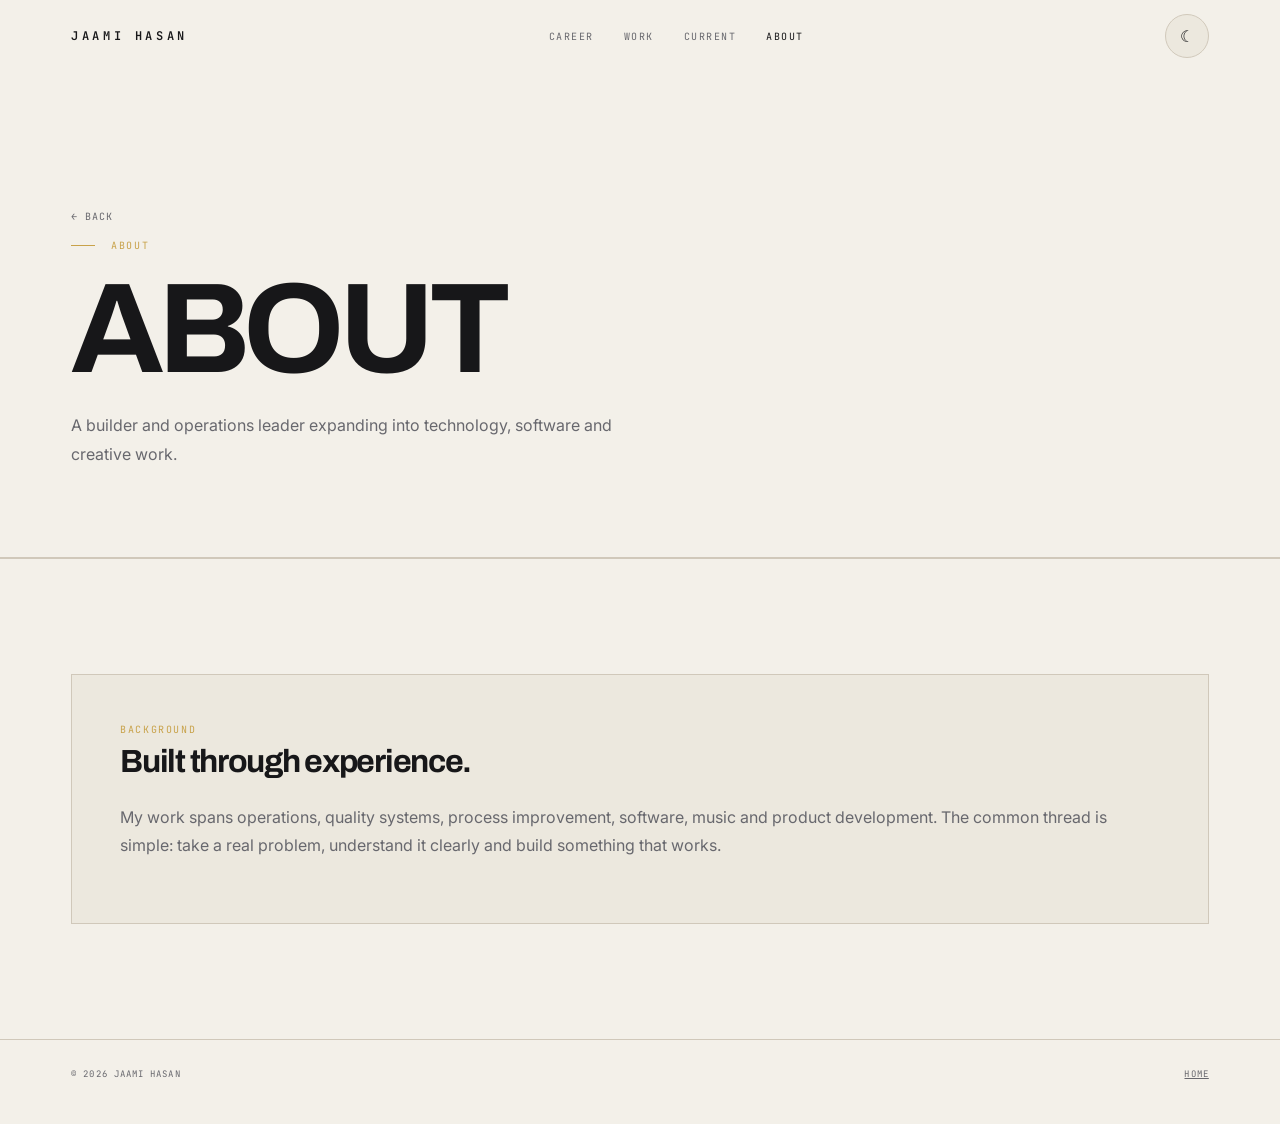
==== about.html @ ee96db87 "Add about page in redesigned visual system" ====
<!DOCTYPE html>
<html lang="en" data-theme="dark">
<head>
  <meta charset="UTF-8">
  <meta name="viewport" content="width=device-width, initial-scale=1.0">
  <title>About | Jaami Hasan</title>
  <link rel="stylesheet" href="assets/css/site.css">
</head>
<body>
  <nav class="site-nav" aria-label="Primary navigation">
    <div class="wrap nav-inner">
      <a class="brand" href="index.html">Jaami Hasan</a>
      <div class="nav-links" id="site-menu">
        <a href="career.html">Career</a>
        <a href="index.html#work">Work</a>
        <a href="index.html#current">Current</a>
        <a href="about.html" aria-current="page">About</a>
      </div>
      <button class="theme-toggle" type="button" data-theme-toggle aria-label="Switch theme">☼</button>
      <button class="nav-toggle" type="button" aria-controls="site-menu" aria-expanded="false" aria-label="Open menu">☰</button>
    </div>
  </nav>
  <main>
    <header class="page-head">
      <div class="wrap reveal">
        <a class="back-link" href="index.html">← Back</a>
        <div class="section-kicker">About</div>
        <h1>About</h1>
        <p>A builder and operations leader expanding into technology, software and creative work.</p>
      </div>
    </header>
    <section class="section">
      <div class="wrap">
        <article class="resume-block reveal">
          <div class="card-kicker">Background</div>
          <h2>Built through experience.</h2>
          <p>My work spans operations, quality systems, process improvement, software, music and product development. The common thread is simple: take a real problem, understand it clearly and build something that works.</p>
        </article>
      </div>
    </section>
  </main>
  <footer class="foot"><div class="wrap foot-inner"><span>© 2026 Jaami Hasan</span><a href="index.html">Home</a></div></footer>
  <script src="assets/js/site.js"></script>
</body>
</html>
---- assets/css/site.css ----
@import url('https://fonts.googleapis.com/css2?family=Archivo:wght@400;500;600;700&family=Inter:wght@300;400;500;600&family=JetBrains+Mono:wght@400;500;600&family=Allura&display=swap');

:root {
  --ink: #0E0E11;
  --ink-2: #16161A;
  --ink-3: #1D1D22;
  --line: #2A2A31;
  --gold: #C8A24A;
  --gold-hi: #E9D9A6;
  --fog: #8C8C96;
  --white: #F4F4F6;
  --rail: 0px;
  --gut: clamp(20px, 4vw, 56px);
  --maxw: 1240px;
  --display: 'Archivo', sans-serif;
  --body: 'Inter', sans-serif;
  --mono: 'JetBrains Mono', monospace;
  --script: 'Allura', cursive;
  --page: var(--ink);
  --surface: var(--ink-2);
  --surface-hover: var(--ink-3);
  --text: var(--white);
  --muted: var(--fog);
  --hairline: var(--line);
}

html[data-theme='light'] {
  --page: #F3F0E9;
  --surface: #ECE8DE;
  --surface-hover: #E4DED2;
  --text: #171719;
  --muted: #68686E;
  --hairline: #D0C8BA;
}

* { box-sizing: border-box; }
html { scroll-behavior: smooth; }
body { margin: 0; background: var(--page); color: var(--text); font-family: var(--body); transition: background-color .25s ease, color .25s ease; }
body.menu-open { overflow: hidden; }
a { color: inherit; }
button, a { -webkit-tap-highlight-color: transparent; }
img { display: block; max-width: 100%; }
img.is-missing { visibility: hidden; }

.wrap { width: min(100%, var(--maxw)); margin: 0 auto; padding-inline: var(--gut); }
.reveal { opacity: 0; transform: translateY(22px); transition: opacity .7s ease, transform .7s ease; }
.reveal.is-visible { opacity: 1; transform: none; }
.reveal[data-delay='1'] { transition-delay: .08s; }
.reveal[data-delay='2'] { transition-delay: .16s; }
.reveal[data-delay='3'] { transition-delay: .24s; }

.site-nav { position: fixed; inset: 0 0 auto 0; z-index: 100; border-bottom: 1px solid transparent; transition: background-color .2s ease, border-color .2s ease, backdrop-filter .2s ease; }
.site-nav.is-stuck { background: color-mix(in srgb, var(--page) 86%, transparent); border-color: var(--hairline); backdrop-filter: blur(18px); -webkit-backdrop-filter: blur(18px); }
.nav-inner { min-height: 72px; display: flex; align-items: center; justify-content: space-between; gap: 28px; }
.brand { font-family: var(--mono); font-size: 12px; letter-spacing: .30em; text-transform: uppercase; text-decoration: none; font-weight: 600; white-space: nowrap; }
.nav-links { display: flex; align-items: center; gap: 30px; }
.nav-links a { font-family: var(--mono); font-size: 10px; letter-spacing: .15em; text-transform: uppercase; text-decoration: none; color: var(--muted); min-height: 44px; display: inline-flex; align-items: center; transition: color .2s ease; }
.nav-links a:hover, .nav-links a[aria-current='page'] { color: var(--text); }
.theme-toggle, .nav-toggle { min-width: 44px; min-height: 44px; border: 1px solid var(--hairline); background: var(--surface); color: var(--text); border-radius: 999px; display: inline-grid; place-items: center; cursor: pointer; font-size: 16px; }
.nav-toggle { display: none; }

.hero { position: relative; min-height: 100svh; display: flex; align-items: flex-end; overflow: hidden; border-bottom: 1px solid var(--hairline); background: var(--ink); }
.hero-media { position: absolute; inset: 0; }
.hero-media img { width: 100%; height: 100%; object-fit: cover; object-position: center 26%; filter: saturate(.88) contrast(1.03) brightness(.70); }
.hero-media::after { content: ''; position: absolute; inset: 0; background: linear-gradient(90deg, rgba(0,0,0,.62) 0%, rgba(0,0,0,.16) 52%, rgba(0,0,0,.30) 100%), linear-gradient(180deg, rgba(0,0,0,.12) 0%, rgba(0,0,0,.08) 54%, rgba(0,0,0,.72) 100%); }
.hero-content { position: relative; z-index: 2; width: 100%; padding-top: 120px; padding-bottom: clamp(56px, 8vw, 100px); }
.hero-signature { font-family: var(--script); color: var(--gold); font-size: clamp(74px, 11vw, 180px); line-height: .72; margin: 0 0 28px; letter-spacing: -.03em; text-shadow: 0 1px 12px rgba(0,0,0,.25); max-width: 860px; font-weight: 400; }
.hero-role { display: flex; flex-wrap: wrap; gap: 12px 18px; font-family: var(--mono); color: var(--white); font-size: clamp(9px, 1vw, 12px); letter-spacing: .24em; text-transform: uppercase; }
.hero-role span:not(:last-child)::after { content: '•'; color: var(--gold); margin-left: 18px; }
.scroll-cue { position: absolute; right: var(--gut); bottom: 46px; z-index: 2; font-family: var(--mono); color: rgba(244,244,246,.70); font-size: 9px; letter-spacing: .18em; text-transform: uppercase; writing-mode: vertical-rl; display: flex; align-items: center; gap: 12px; }
.scroll-cue::after { content: ''; width: 1px; height: 58px; background: var(--gold); }

.section { border-top: 1px solid var(--hairline); padding-block: clamp(78px, 9vw, 132px); }
.section-kicker, .card-kicker, .eyebrow { font-family: var(--mono); color: var(--gold); font-size: 10px; letter-spacing: .16em; text-transform: uppercase; }
.section-kicker { display: flex; align-items: center; gap: 16px; margin-bottom: 24px; }
.section-kicker::before { content: ''; width: 24px; height: 1px; background: var(--gold); }

.career-panel { display: grid; grid-template-columns: 1.05fr .95fr; min-height: 470px; border: 1px solid var(--hairline); background: var(--surface); overflow: hidden; }
.career-copy { padding: clamp(36px, 6vw, 76px); display: flex; flex-direction: column; justify-content: center; }
.career-copy h2, .work-head h2, .project-copy h2, .page-head h1 { font-family: var(--display); letter-spacing: -.05em; text-transform: uppercase; margin: 0; }
.career-copy h2 { font-size: clamp(50px, 7vw, 94px); line-height: .92; max-width: 8ch; }
.career-copy p { max-width: 48ch; color: var(--muted); font-size: clamp(15px, 1.5vw, 18px); line-height: 1.75; margin: 28px 0 34px; }
.career-visual { min-height: 420px; position: relative; overflow: hidden; background: var(--ink); }
.career-visual::before { content: '18+'; position: absolute; right: clamp(24px, 5vw, 64px); bottom: clamp(22px, 5vw, 56px); font-family: var(--display); font-size: clamp(90px, 14vw, 190px); line-height: .75; letter-spacing: -.07em; color: var(--gold); opacity: .92; }
.career-visual::after { content: 'YEARS OF LEADERSHIP'; position: absolute; right: clamp(24px, 5vw, 64px); bottom: clamp(112px, 11vw, 170px); font-family: var(--mono); font-size: 9px; letter-spacing: .2em; color: var(--white); }

.btn { min-height: 48px; width: fit-content; display: inline-flex; align-items: center; justify-content: center; gap: 12px; padding: 0 22px; border: 1px solid var(--gold); color: var(--gold-hi); font-family: var(--mono); font-size: 10px; letter-spacing: .12em; text-transform: uppercase; text-decoration: none; background: transparent; transition: background-color .2s ease, color .2s ease, transform .2s ease; }
.btn:hover { background: var(--gold); color: var(--ink); transform: translateY(-2px); }
.btn-solid { background: var(--gold); color: var(--ink); }

.work-head { display: flex; align-items: end; justify-content: space-between; gap: 30px; margin-bottom: 34px; }
.work-head h2 { font-size: clamp(40px, 5vw, 70px); }
.work-grid { display: grid; grid-template-columns: repeat(4, 1fr); gap: 16px; }
.work-card { min-height: 320px; border: 1px solid var(--hairline); background: var(--surface); text-decoration: none; padding: 28px; display: flex; flex-direction: column; justify-content: space-between; position: relative; overflow: hidden; transition: transform .2s ease, background-color .2s ease, border-color .2s ease; }
.work-card::after { content: ''; position: absolute; width: 180px; height: 180px; right: -70px; bottom: -70px; border: 1px solid var(--gold); border-radius: 50%; opacity: .10; }
.work-card:hover { transform: translateY(-4px); background: var(--surface-hover); border-color: var(--gold); }
.work-card h3 { font-family: var(--display); font-size: clamp(28px, 3vw, 44px); line-height: .98; letter-spacing: -.04em; text-transform: uppercase; margin: 0; }
.work-card p { color: var(--muted); margin: 12px 0 0; font-size: 13px; line-height: 1.6; }
.work-arrow { font-size: 28px; color: var(--gold); align-self: flex-end; }

.project-panel { display: grid; grid-template-columns: .86fr 1.14fr; min-height: 560px; border: 1px solid var(--hairline); background: var(--surface); overflow: hidden; }
.project-copy { padding: clamp(36px, 6vw, 72px); display: flex; flex-direction: column; justify-content: center; }
.project-copy h2 { font-size: clamp(58px, 8vw, 108px); line-height: .85; }
.project-copy p { color: var(--muted); line-height: 1.75; margin: 28px 0 18px; max-width: 42ch; }
.meta-row { display: flex; flex-wrap: wrap; gap: 8px; margin-bottom: 32px; }
.meta-row span { border: 1px solid var(--hairline); padding: 8px 10px; font-family: var(--mono); font-size: 9px; letter-spacing: .1em; text-transform: uppercase; }
.project-actions { display: flex; flex-wrap: wrap; gap: 12px; }
.project-visual { position: relative; min-height: 480px; background: var(--ink); }
.project-visual img { width: 100%; height: 100%; object-fit: cover; }
.project-visual::after { content: ''; position: absolute; inset: 0; box-shadow: inset 80px 0 90px rgba(14,14,17,.55); }

.contact-strip { display: grid; grid-template-columns: 1.35fr repeat(3, 1fr); border: 1px solid var(--hairline); }
.contact-strip > * { min-height: 142px; border-right: 1px solid var(--hairline); }
.contact-strip > *:last-child { border-right: 0; }
.contact-title, .contact-link { padding: 28px; display: flex; align-items: center; }
.contact-title { font-family: var(--display); font-size: clamp(30px, 4vw, 50px); letter-spacing: -.04em; text-transform: uppercase; }
.contact-link { justify-content: center; flex-direction: column; gap: 10px; text-decoration: none; font-family: var(--mono); font-size: 10px; letter-spacing: .12em; text-transform: uppercase; transition: background-color .2s ease; }
.contact-link:hover { background: var(--surface-hover); }
.contact-link strong { color: var(--gold); font-size: 24px; }

.foot { border-top: 1px solid var(--hairline); padding: 28px 0 44px; color: var(--muted); font-family: var(--mono); font-size: 9px; letter-spacing: .12em; text-transform: uppercase; }
.foot-inner { display: flex; align-items: center; justify-content: space-between; gap: 20px; }
.back-link { display: inline-flex; min-height: 44px; align-items: center; color: var(--muted); text-decoration: none; font-family: var(--mono); font-size: 10px; letter-spacing: .1em; text-transform: uppercase; }
.page-head { min-height: 62svh; display: flex; align-items: flex-end; padding: 140px 0 72px; border-bottom: 1px solid var(--hairline); }
.page-head h1 { font-size: clamp(64px, 10vw, 140px); line-height: .84; max-width: 9ch; }
.page-head p { max-width: 58ch; color: var(--muted); line-height: 1.8; margin-top: 28px; }
.resume-grid { display: grid; grid-template-columns: 1fr 1fr; gap: 16px; }
.resume-block { border: 1px solid var(--hairline); background: var(--surface); padding: clamp(28px, 4vw, 48px); }
.resume-block h2 { font-family: var(--display); letter-spacing: -.04em; font-size: 32px; margin: 8px 0 24px; }
.resume-block h3 { margin: 0 0 8px; font-family: var(--display); letter-spacing: -.03em; }
.resume-block p, .resume-block li { color: var(--muted); line-height: 1.75; }
.resume-block ul { padding-left: 18px; }
.simple-list { display: grid; gap: 14px; }
.simple-row { border-top: 1px solid var(--hairline); padding-top: 14px; }
:focus-visible { outline: 2px solid var(--gold-hi); outline-offset: 4px; }

@media (max-width: 900px) {
  .nav-links { position: fixed; inset: 0; background: var(--page); display: none; flex-direction: column; justify-content: center; align-items: stretch; padding: 90px var(--gut) 40px; gap: 0; }
  .nav-links.is-open { display: flex; }
  .nav-links a { font-family: var(--display); font-size: clamp(34px, 10vw, 62px); letter-spacing: -.04em; text-transform: uppercase; min-height: 70px; border-top: 1px solid var(--hairline); }
  .nav-toggle { display: inline-grid; position: relative; z-index: 2; }
  .theme-toggle { margin-left: auto; position: relative; z-index: 2; }
  .career-panel, .project-panel, .resume-grid { grid-template-columns: 1fr; }
  .career-visual { min-height: 320px; order: -1; }
  .work-grid { grid-template-columns: 1fr 1fr; }
  .project-visual { min-height: 380px; order: -1; }
  .project-visual::after { box-shadow: inset 0 -70px 90px rgba(14,14,17,.45); }
  .contact-strip { grid-template-columns: 1fr 1fr; }
  .contact-strip > * { border-bottom: 1px solid var(--hairline); }
  .scroll-cue { display: none; }
}

@media (max-width: 620px) {
  .nav-inner { min-height: 64px; }
  .brand { font-size: 10px; letter-spacing: .22em; }
  .hero { min-height: 88svh; }
  .hero-media img { object-position: 56% 20%; }
  .hero-media::after { background: linear-gradient(180deg, rgba(0,0,0,.18) 0%, rgba(0,0,0,.16) 44%, rgba(0,0,0,.80) 100%); }
  .hero-content { padding-bottom: 44px; }
  .hero-signature { font-size: clamp(66px, 22vw, 110px); max-width: 92%; margin-bottom: 24px; }
  .hero-role { gap: 8px 10px; line-height: 1.7; }
  .hero-role span:not(:last-child)::after { margin-left: 10px; }
  .section { padding-block: 64px; }
  .career-panel, .project-panel, .contact-strip { border-left: 0; border-right: 0; }
  .career-copy, .project-copy { padding: 34px 0 8px; background: var(--page); }
  .career-copy h2 { font-size: clamp(48px, 15vw, 74px); }
  .career-visual { min-height: 240px; }
  .career-visual::before { right: 24px; bottom: 32px; font-size: clamp(90px, 35vw, 150px); }
  .career-visual::after { right: 24px; bottom: 138px; }
  .work-head { margin-bottom: 24px; }
  .work-grid { grid-template-columns: 1fr; gap: 10px; }
  .work-card { min-height: 190px; }
  .project-visual { min-height: 300px; }
  .project-copy h2 { font-size: clamp(62px, 20vw, 86px); }
  .project-actions { flex-direction: column; }
  .project-actions .btn { width: 100%; }
  .contact-strip { grid-template-columns: 1fr; }
  .contact-strip > * { min-height: 96px; border-right: 0; }
  .contact-title { justify-content: center; text-align: center; }
  .contact-link { flex-direction: row; }
  .foot-inner { flex-direction: column; align-items: flex-start; }
  .page-head { min-height: 52svh; padding-top: 120px; }
  .page-head h1 { font-size: clamp(58px, 18vw, 90px); }
  .resume-block { padding: 26px 22px; }
}

@media (prefers-reduced-motion: reduce) {
  html { scroll-behavior: auto; }
  *, *::before, *::after { animation-duration: .01ms !important; animation-iteration-count: 1 !important; transition-duration: .01ms !important; scroll-behavior: auto !important; }
  .reveal { opacity: 1 !important; transform: none !important; }
}
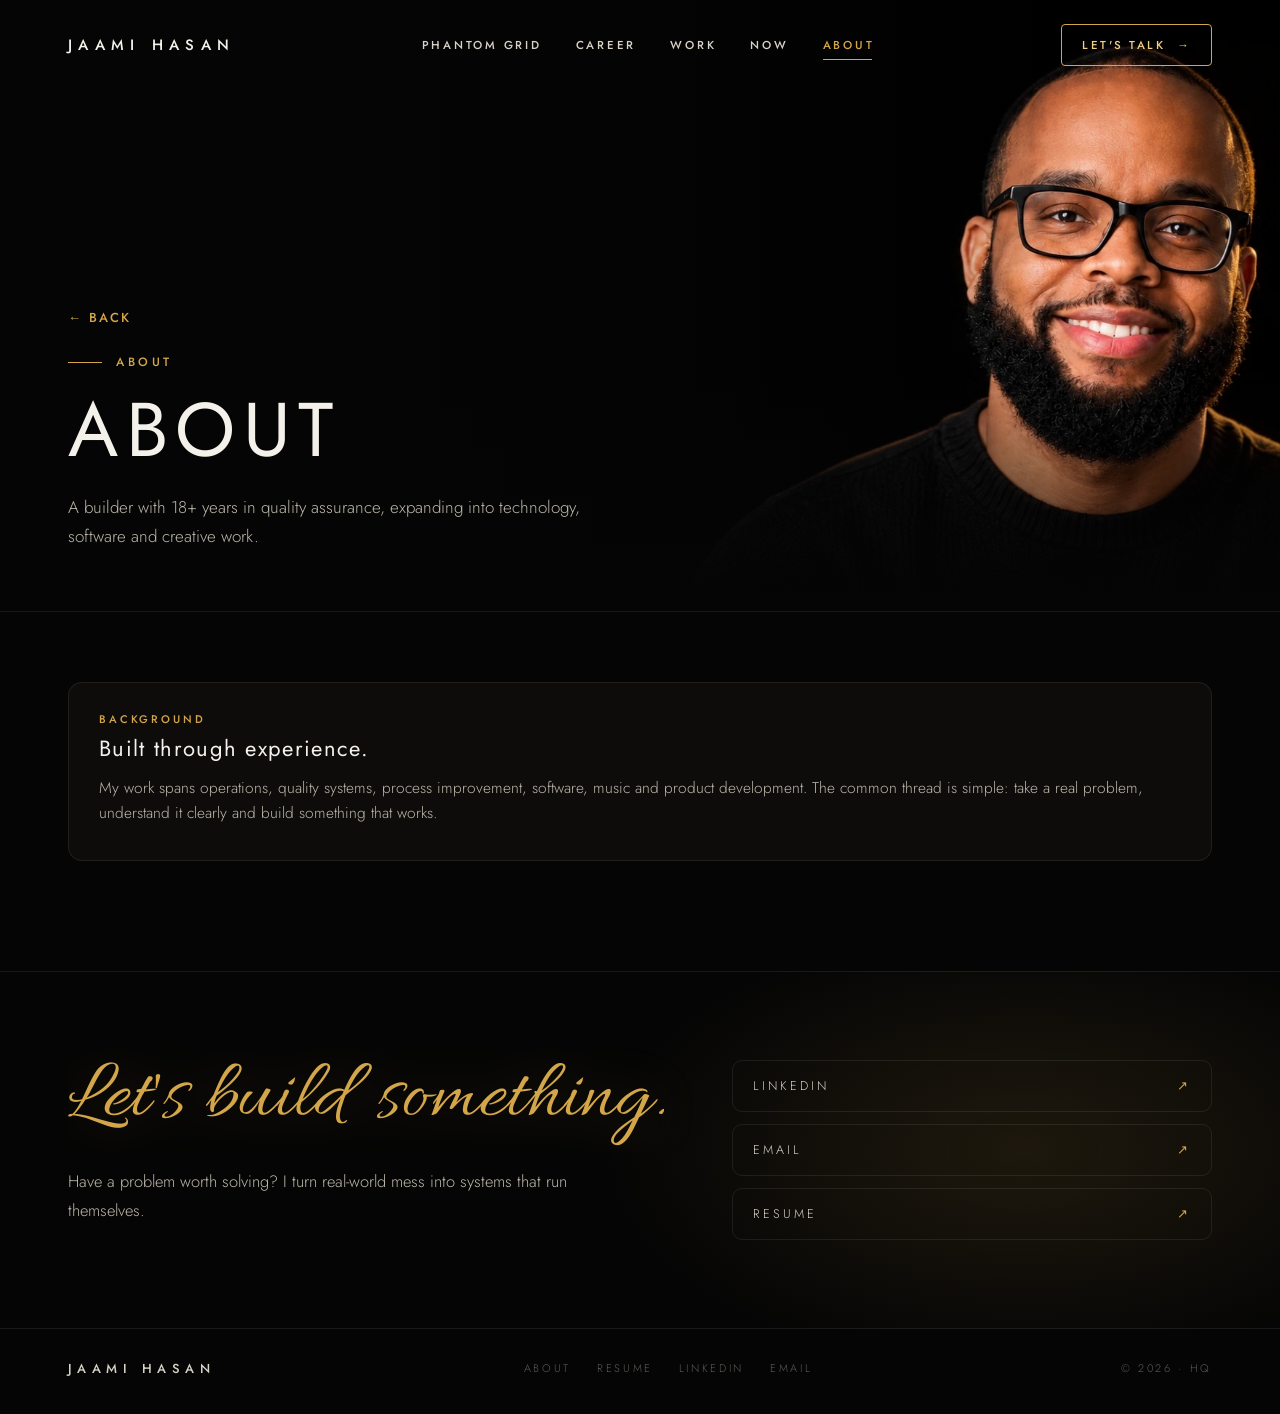
==== commit 05b0da8c: "Inner pages match the home page; remove Trading page, overtime line and Operations leader wording Co" ====
--- a/about.html
+++ b/about.html
@@ -1,32 +1,30 @@
 <!DOCTYPE html>
-<html lang="en" data-theme="dark">
+<html lang="en">
 <head>
   <meta charset="UTF-8">
   <meta name="viewport" content="width=device-width, initial-scale=1.0">
+  
   <title>About | Jaami Hasan</title>
-  <link rel="stylesheet" href="assets/css/site.css">
+  <script>if(!matchMedia('(prefers-reduced-motion: reduce)').matches)document.documentElement.classList.add('js')</script>
+  <link rel="preconnect" href="https://fonts.googleapis.com">
+  <link href="https://fonts.googleapis.com/css2?family=Allura&family=Jost:wght@300;400;500;600&family=Space+Mono:wght@400;700&display=swap" rel="stylesheet">
+  <link rel="stylesheet" href="assets/css/home.css?v=20261104d">
+  <link rel="stylesheet" href="assets/css/inner.css?v=20261104b">
 </head>
 <body>
-  <nav class="site-nav" aria-label="Primary navigation">
-    <div class="wrap nav-inner">
-      <a class="brand" href="index.html">Jaami Hasan</a>
-      <div class="nav-links" id="site-menu">
-        <a href="career.html">Career</a>
-        <a href="index.html#work">Work</a>
-        <a href="index.html#current">Current</a>
-        <a href="about.html" aria-current="page">About</a>
-      </div>
-      <button class="theme-toggle" type="button" data-theme-toggle aria-label="Switch theme">☼</button>
-      <button class="nav-toggle" type="button" aria-controls="site-menu" aria-expanded="false" aria-label="Open menu">☰</button>
-    </div>
-  </nav>
+<nav id="nav"><div class="wrap">
+  <a class="brand" href="index.html">JAAMI HASAN</a>
+  <div class="links"><a href="index.html#phantom">PHANTOM GRID</a><a href="career.html">CAREER</a><a href="index.html#work">WORK</a><a href="index.html#current">NOW</a><a href="about.html" class="on" aria-current="page">ABOUT</a></div>
+  <a class="outline" href="#contact">Let's talk <span>→</span></a>
+</div></nav>
   <main>
     <header class="page-head">
+      <div class="ph-art"><img data-par src="assets/img/jaami-studio.jpg" alt="Jaami Hasan in a black sweater against a black backdrop"></div>
       <div class="wrap reveal">
         <a class="back-link" href="index.html">← Back</a>
         <div class="section-kicker">About</div>
         <h1>About</h1>
-        <p>A builder and operations leader expanding into technology, software and creative work.</p>
+        <p>A builder with 18+ years in quality assurance, expanding into technology, software and creative work.</p>
       </div>
     </header>
     <section class="section">
@@ -39,7 +37,11 @@
       </div>
     </section>
   </main>
-  <footer class="foot"><div class="wrap foot-inner"><span>© 2026 Jaami Hasan</span><a href="index.html">Home</a></div></footer>
-  <script src="assets/js/site.js"></script>
+<div class="contact" id="contact"><div class="wrap">
+  <div><div class="sig" data-in>Let's build something.</div><p class="lead" style="margin-top:14px" data-r>Have a problem worth solving? I turn real-world mess into systems that run themselves.</p></div>
+  <div class="clinks"><a href="https://www.linkedin.com/in/jaamihasan" target="_blank" rel="noopener" data-r>LinkedIn <span>↗</span></a><a href="mailto:jaamihasan89@gmail.com" data-r style="--d:.08s">Email <span>↗</span></a><a href="career.html" data-r style="--d:.16s">Resume <span>↗</span></a></div>
+</div></div>
+<footer><div class="wrap"><div class="brand">JAAMI HASAN</div><div class="fl"><a href="about.html">About</a><a href="career.html">Resume</a><a href="https://www.linkedin.com/in/jaamihasan" target="_blank" rel="noopener">LinkedIn</a><a href="mailto:jaamihasan89@gmail.com">Email</a></div><div>© 2026 · <a href="https://hq.jaamihasan.com" rel="nofollow noopener" title="Business HQ (private)">HQ</a></div></div></footer>
+<script src="assets/js/inner.js?v=20261104b"></script>
 </body>
 </html>
--- a/assets/css/home.css
+++ b/assets/css/home.css
@@ -0,0 +1,313 @@
+:root{--bg:#050505;--card:rgba(255,255,255,.035);--line:rgba(255,255,255,.08);--gline:rgba(212,166,74,.28);--text:#f4f1ea;--muted:#9a968d;--dim:#5f5c56;--gold:#d4a64a;--gold2:#f0cf86;--green:#34d399;--teal:#2dd4bf;--navy:#020617;--acc:var(--gold);--ease:cubic-bezier(.2,.7,.1,1)}
+body[data-zone=grid]{--acc:var(--teal)}
+*{box-sizing:border-box}
+html{scroll-behavior:smooth;scroll-padding-top:70px}
+html,body{margin:0;background:var(--bg);color:var(--text);font-family:"Jost",-apple-system,"Segoe UI",sans-serif;-webkit-font-smoothing:antialiased;font-weight:300}
+body{overflow-x:clip}
+a{color:inherit;text-decoration:none}
+.wrap{max-width:1240px;margin:0 auto;padding:0 48px}
+.caps{text-transform:uppercase;letter-spacing:.32em;font-weight:500}
+.gold{color:var(--gold)}
+
+/* photo frames: the image keeps its shape, so lights placed by % stay on the lamp and windows */
+.pic{position:absolute;inset:0;container-type:size;overflow:hidden;background:#000}
+.frame{--fw:max(100cqw,177.7cqh);position:absolute;width:var(--fw);aspect-ratio:1672/941;left:calc((100cqw - var(--fw))*var(--fx,.55));top:calc((100cqh - var(--fw)*.5628)*.5);will-change:transform;isolation:isolate;background:#000}
+.frame img{display:block;width:100%;height:100%}
+
+/* nav */
+nav{position:fixed;top:0;left:0;right:0;z-index:20;transition:background .4s,backdrop-filter .4s,border-color .4s;border-bottom:1px solid transparent}
+nav.stuck{background:rgba(6,6,7,.72);backdrop-filter:blur(16px);-webkit-backdrop-filter:blur(16px);border-color:var(--line)}
+nav .wrap{display:flex;align-items:center;justify-content:space-between;padding-top:24px;padding-bottom:24px;transition:padding .4s var(--ease)}
+nav.stuck .wrap{padding-top:13px;padding-bottom:13px}
+.brand{font-size:15px;letter-spacing:.42em;font-weight:500}
+.links{display:flex;gap:34px;font-size:11.5px;letter-spacing:.24em;font-weight:500;color:#d8d3c8}
+.links a{position:relative;padding:4px 0;transition:color .3s}
+.links a::after{content:"";position:absolute;left:0;right:.24em;bottom:-3px;height:1px;background:var(--acc);transform:scaleX(0);transform-origin:left;transition:transform .45s var(--ease),background .4s}
+.links a:hover::after,.links a.on::after{transform:scaleX(1)}
+.links a.on{color:var(--acc)}
+.outline,.solid{display:inline-flex;align-items:center;gap:12px;font-size:11.5px;letter-spacing:.22em;border-radius:4px;text-transform:uppercase;position:relative;overflow:hidden;transition:transform .3s var(--ease),border-color .4s,color .4s,box-shadow .3s;will-change:transform}
+.outline{padding:12px 20px;border:1px solid var(--acc);color:var(--gold2);font-weight:500}
+.solid{padding:13px 22px;background:linear-gradient(135deg,#e2b85f,#c9973b);color:#140f06;font-weight:600}
+.solid::after{content:"";position:absolute;top:0;bottom:0;left:-60%;width:40%;background:linear-gradient(100deg,transparent,rgba(255,255,255,.55),transparent);transform:skewX(-18deg);transition:left .7s var(--ease)}
+.solid:hover::after{left:130%}
+.outline span,.solid span{transition:transform .3s var(--ease)}.outline:hover span,.solid:hover span{transform:translateX(4px)}
+.solid:hover{box-shadow:0 10px 30px rgba(212,166,74,.25)}
+
+/* the climbing ladder: this is the page's scroll bar */
+.climb{position:fixed;right:18px;top:50%;height:46vh;width:14px;margin-top:-23vh;z-index:15;pointer-events:none;opacity:0;transition:opacity .5s}
+.climb.on{opacity:1}
+.climb::before{content:"";position:absolute;inset:0;border-left:1px solid var(--acc);border-right:1px solid var(--acc);opacity:.45;background:repeating-linear-gradient(180deg,transparent 0 7px,var(--acc) 7px 8px);transition:border-color .4s}
+.climb svg{position:absolute;left:-2px;width:18px;height:18px;bottom:0;will-change:transform;shape-rendering:crispEdges;filter:drop-shadow(0 0 5px var(--acc))}
+.climb .b{fill:#f4f1ea}.climb .l{fill:var(--acc);transition:fill .4s}
+
+/* hero */
+.hero{position:relative;height:100vh;height:100svh;min-height:640px;overflow:hidden;background:#000}
+.hero .frame{top:calc((100cqh - var(--fw)*.5628)*.32)}
+.hero .light{position:absolute;inset:0;mix-blend-mode:color-dodge;background:radial-gradient(26% 40% at var(--lx,70%) var(--ly,30%),rgba(240,190,110,.46),transparent 70%);pointer-events:none}
+.hero .shade{position:absolute;inset:0;background:#000;opacity:0}
+#dust{position:absolute;inset:0;width:100%;height:100%;pointer-events:none}
+.hero::after{content:"";position:absolute;left:0;right:0;bottom:0;height:220px;background:linear-gradient(transparent,var(--bg));pointer-events:none}
+.hero .inner{position:relative;z-index:2;height:100%;display:flex;flex-direction:column;justify-content:center;will-change:transform}
+.pill{display:inline-flex;align-self:flex-start;align-items:center;gap:10px;margin:0 0 0 6px;padding:7px 13px;border:1px solid rgba(45,212,191,.35);border-radius:999px;font:400 11px/1 "Space Mono",monospace;color:#9ff0e2;background:rgba(2,6,23,.5);transition:border-color .3s,background .3s}
+.pill:hover{border-color:var(--teal);background:rgba(13,148,136,.2)}
+.pill i{width:7px;height:7px;background:var(--teal);box-shadow:0 0 8px var(--teal);animation:blink 2.2s steps(2) infinite}
+.sig{font-weight:400;font-family:"Allura",cursive;font-size:clamp(84px,10.4vw,150px);line-height:1.05;margin:22px 0 0 -8px;padding:.08em .15em .12em 0;letter-spacing:0;color:transparent;background:linear-gradient(100deg,var(--gold) 0 42%,#ffe9b3 50%,var(--gold) 58% 100%) 120% 0/300% 100%;-webkit-background-clip:text;background-clip:text;filter:drop-shadow(0 2px 26px rgba(212,166,74,.2));animation:shine 9s 3.2s var(--ease) infinite}
+.roles{margin:12px 0 0 6px;font-size:13px;letter-spacing:.36em;color:#e7e2d6}
+.roles i{font-style:normal;color:var(--gold);margin:0 12px}
+.intro{max-width:470px;margin:24px 0 0 6px;color:#bdb7aa;font-size:17px;line-height:1.6}
+.cta{display:flex;gap:14px;margin:30px 0 0 6px}
+.scroll{position:absolute;right:58px;bottom:40px;z-index:2;font-size:10.5px;letter-spacing:.3em;color:#bdb7aa;display:flex;flex-direction:column;align-items:center;gap:12px}
+.scroll::after{content:"";width:1px;height:60px;background:linear-gradient(var(--gold),var(--gold)) 0 0/1px 22px no-repeat,rgba(255,255,255,.14);animation:drip 2.4s var(--ease) infinite}
+.js .hero .frame img{animation:rise 2.4s .1s var(--ease) both}
+.js .sig{-webkit-mask:linear-gradient(100deg,#000 46%,transparent 54%) 100% 0/260% 100% no-repeat;mask:linear-gradient(100deg,#000 46%,transparent 54%) 100% 0/260% 100% no-repeat;animation:write 2s .35s cubic-bezier(.5,.1,.2,1) both,shine 9s 3.2s var(--ease) infinite}
+.js .hero .seq{opacity:0;transform:translateY(16px);animation:seq .9s var(--ease) both;animation-delay:var(--d)}
+@keyframes rise{from{opacity:0;transform:scale(1.05)}to{opacity:1;transform:none}}
+@keyframes write{to{-webkit-mask-position:0 0;mask-position:0 0}}
+@keyframes shine{0%{background-position:120% 0}35%,100%{background-position:-20% 0}}
+@keyframes seq{to{opacity:1;transform:none}}
+@keyframes drip{0%{background-position:0 -22px,0 0}100%{background-position:0 60px,0 0}}
+@keyframes blink{50%{opacity:.25}}
+
+/* stats */
+.stats{position:relative;margin:-56px auto 0;z-index:3}
+.stats .grid{display:grid;grid-template-columns:repeat(4,1fr);background:rgba(16,15,13,.82);backdrop-filter:blur(20px);-webkit-backdrop-filter:blur(20px);border:1px solid var(--gline);border-radius:14px;overflow:hidden;position:relative}
+.stats .grid::after{content:"";position:absolute;left:0;right:0;top:-1px;height:1px;background:linear-gradient(90deg,transparent,var(--gold2),transparent);transform:translateX(-100%);transition:transform 1.8s .2s var(--ease)}
+.stats .grid.in::after{transform:translateX(100%)}
+.stat{padding:22px 26px;border-left:1px solid var(--line)}.stat:first-child{border-left:0}
+.stat b{display:block;font-size:34px;font-weight:400;letter-spacing:-.02em;font-variant-numeric:tabular-nums}.stat b em{font-style:normal;color:var(--gold)}.stat b i{font-style:normal}
+.stat span{font-size:11px;letter-spacing:.24em;color:var(--muted);text-transform:uppercase}
+
+/* shared section pieces */
+section{padding:110px 0 0}
+.num{display:flex;align-items:center;gap:14px;font-size:12px;letter-spacing:.3em;color:var(--gold);font-weight:500;margin-bottom:18px}
+.num::before{content:"";width:34px;height:1px;background:currentColor;transform-origin:left}
+.num b{color:#d8d3c8;font-weight:500;margin-left:14px}
+h2{margin:0;font-size:clamp(30px,3.6vw,46px);letter-spacing:.14em;font-weight:400;line-height:1.08;text-transform:uppercase}
+.lead{color:#bdb7aa;font-size:16.5px;line-height:1.7;max-width:520px;margin:20px 0 28px}
+.card{background:var(--card);border:1px solid var(--line);border-radius:16px;position:relative;overflow:hidden}
+.chips{display:flex;flex-wrap:wrap;gap:8px}.chip{font-size:11.5px;letter-spacing:.14em;text-transform:uppercase;padding:7px 12px;border:1px solid var(--line);border-radius:999px;color:#d8d3c8}
+.live{display:inline-flex;align-items:center;gap:7px;font-size:11px;letter-spacing:.18em;text-transform:uppercase;color:var(--green);position:relative;margin-top:8px}
+.live::before{content:"";width:7px;height:7px;border-radius:50%;background:var(--green);animation:ping 2.6s infinite}
+@keyframes ping{0%{box-shadow:0 0 0 0 rgba(52,211,153,.5)}80%,100%{box-shadow:0 0 0 8px rgba(52,211,153,0)}}
+/* scroll reveals */
+.js [data-r]{opacity:0;transform:translateY(26px);transition:opacity .9s var(--ease),transform .9s var(--ease);transition-delay:var(--d,0s)}
+.js [data-r].in{opacity:1;transform:none}
+.js .mask{display:block;overflow:hidden;padding-bottom:.08em;margin-bottom:-.08em}
+.js .mask>span{display:block;transform:translateY(112%);transition:transform 1.1s var(--ease);transition-delay:var(--d,0s)}
+.js .in .mask>span,.js .mask.in>span{transform:none}
+.js .num::before{transform:scaleX(0);transition:transform .9s .1s var(--ease)}
+.js .num.in::before{transform:none}
+
+/* phantom grid */
+.pg{height:560vh;position:relative;margin-top:110px}
+.pgstick{position:sticky;top:0;height:100vh;height:100svh;overflow:hidden}
+.pgbox{position:absolute;inset:0;background:var(--navy);clip-path:inset(calc(var(--c,1)*20%) calc(var(--c,1)*24%) round calc(var(--c,1)*22px));will-change:clip-path}
+.plane{position:absolute;left:-50%;right:-50%;bottom:-8%;height:60%;transform:perspective(420px) rotateX(64deg);transform-origin:50% 100%;background:linear-gradient(rgba(45,212,191,.2) 1px,transparent 1px) 0 var(--gy,0)/70px 70px,linear-gradient(90deg,rgba(45,212,191,.2) 1px,transparent 1px) 0 0/70px 70px;-webkit-mask:linear-gradient(transparent,#000 70%);mask:linear-gradient(transparent,#000 70%)}
+.pgbox::before{content:"";position:absolute;inset:0;background:radial-gradient(760px 520px at 70% 46%,rgba(45,212,191,.14),transparent 70%)}
+.sparks i{position:absolute;width:5px;height:5px;background:var(--teal);opacity:.75;will-change:transform}.sparks i:nth-child(3n){background:#7c3aed}
+.pgin{position:relative;height:100%;max-width:1240px;margin:0 auto;padding:0 48px;display:grid;grid-template-columns:minmax(0,.82fr) minmax(0,1.18fr);gap:56px;align-items:center;font-family:"Space Mono",monospace}
+.pgl{position:relative;min-width:0;opacity:var(--o,0);transform:translateY(calc((1 - var(--o,0))*20px))}
+.pgl .num{color:var(--teal);font-family:"Jost";margin-bottom:14px}
+.pgt{font-size:clamp(34px,4.5vw,62px);font-weight:700;line-height:1.02;letter-spacing:.04em;color:#ffe066;margin:0;text-shadow:0 0 28px rgba(255,224,102,.22)}
+.beats{position:relative;height:230px;margin-top:28px}
+.beat{position:absolute;inset:0;opacity:0;transform:translateY(16px);transition:opacity .45s,transform .45s var(--ease);pointer-events:none}
+.beat.on{opacity:1;transform:none;pointer-events:auto}
+.beat b{display:block;font-size:clamp(26px,3vw,40px);line-height:1.08;color:var(--teal);font-weight:700}
+.beat b.big{font-size:clamp(58px,7.4vw,104px);line-height:.95}
+.beat p{margin:12px 0 0;max-width:400px;color:#a9b4c4;font-size:14px;line-height:1.65}
+.beat .cta{margin:20px 0 0;flex-wrap:wrap;font-family:"Jost"}
+.beat .solid{background:linear-gradient(135deg,#5eead4,#14b8a6);color:#02241f}
+.beat .outline{border-color:var(--teal);color:#9ff0e2}
+.hint{display:inline-flex;gap:9px;align-items:center;margin-top:18px;color:#64748b;font-size:11px;letter-spacing:.14em}.hint::after{content:"↓";color:var(--teal);animation:bob 1.5s ease-in-out infinite}
+@keyframes bob{50%{transform:translateY(4px)}}
+.bar{height:3px;background:#101a2c;margin-top:16px;max-width:320px}.bar i{display:block;height:100%;background:var(--teal);box-shadow:0 0 10px var(--teal);width:calc(var(--g,0)*100%)}
+.panel{position:relative;min-width:0;border:1.5px solid var(--teal);border-radius:18px;overflow:hidden;background:#000;box-shadow:0 0 0 1px rgba(45,212,191,.12),0 0 70px rgba(45,212,191,.22);opacity:var(--o,0);transform:scale(calc(.94 + var(--o,0)*.06))}
+.hud{display:grid;grid-template-columns:repeat(5,1fr);padding:13px 18px;font-size:10px;letter-spacing:.06em;color:#8d8660;text-transform:uppercase}
+.hud b{display:block;margin-top:3px;color:#ffe9a8;font-size:15px;font-weight:400;letter-spacing:.02em}
+#game{display:block;width:100%;aspect-ratio:616/392;background:var(--navy);image-rendering:pixelated}
+.clear{position:absolute;inset:0;display:grid;place-items:center;font-size:clamp(22px,3.4vw,44px);font-weight:700;letter-spacing:.14em;color:#ffe066;background:rgba(2,6,23,.55);opacity:0;transition:opacity .35s;pointer-events:none;text-shadow:0 0 22px rgba(255,224,102,.5)}
+.clear.on{opacity:1}
+
+/* career scene */
+.career{height:320vh;position:relative}
+.cstick{position:sticky;top:0;height:100vh;height:100svh;overflow:hidden}
+.career .frame{--fx:1;transform-origin:74% 34%}
+.career .pic::after{content:"";position:absolute;inset:0;background:linear-gradient(90deg,#050505 0 22%,rgba(5,5,5,.8) 40%,transparent 62%),linear-gradient(transparent 76%,#050505),linear-gradient(#050505,transparent 16%)}
+.lamp{position:absolute;left:93.6%;top:17%;width:34%;aspect-ratio:1;translate:-50% -50%;background:radial-gradient(closest-side,rgba(255,180,90,.3),transparent);mix-blend-mode:screen;animation:lamp 6s ease-in-out infinite}
+@keyframes lamp{0%,100%{opacity:.5}42%{opacity:1}47%{opacity:.75}55%{opacity:.95}}
+.tw{position:absolute;width:1.1%;aspect-ratio:1;translate:-50% -50%;border-radius:50%;background:radial-gradient(closest-side,#ffe0a0,transparent);mix-blend-mode:screen;animation:tw 4s ease-in-out infinite;animation-delay:var(--d)}
+@keyframes tw{0%,100%{opacity:.08}50%{opacity:.95}}
+.cin{position:relative;height:100%;display:flex;flex-direction:column;justify-content:center;max-width:1240px}
+.cin .lead{max-width:430px;margin:16px 0 22px;font-size:15.5px}
+.tl{position:relative;margin:0;padding:0 0 0 26px;max-width:440px;list-style:none}
+.tl::before,.tl::after{content:"";position:absolute;left:3px;top:10px;bottom:30px;width:1px;background:var(--line)}
+.tl::after{background:linear-gradient(var(--gold),var(--gold2));box-shadow:0 0 8px rgba(240,207,134,.5);transform:scaleY(var(--t,0));transform-origin:top}
+.tl li{position:relative;padding:0 0 19px;opacity:.28;transform:translateX(-8px);transition:opacity .5s,transform .6s var(--ease)}
+.tl li::before{content:"";position:absolute;left:-26px;top:7px;width:7px;height:7px;border-radius:50%;background:#2c2a26;transition:background .4s,box-shadow .4s}
+.tl li.on{opacity:1;transform:none}.tl li.on::before{background:var(--gold2);box-shadow:0 0 0 4px rgba(212,166,74,.16),0 0 12px var(--gold)}
+.tl em{display:block;font-style:normal;color:var(--gold);font-size:11.5px;letter-spacing:.18em}
+.clink{align-self:flex-start;margin-top:4px;font-size:11.5px;letter-spacing:.22em;text-transform:uppercase;font-weight:500;color:var(--gold2)}.clink span{display:inline-block;transition:transform .3s var(--ease)}.clink:hover span{transform:translateX(5px)}
+.tl b{display:block;font-weight:500;font-size:17px;margin-top:2px}.tl span{color:var(--muted);font-size:13.5px}
+
+/* big moving words */
+.mq{overflow:hidden;padding:30px 0 0;margin-top:40px;white-space:nowrap;user-select:none}
+.mq div{display:inline-block;font-size:clamp(58px,10vw,150px);font-weight:500;letter-spacing:.06em;text-transform:uppercase;color:transparent;-webkit-text-stroke:1px rgba(212,166,74,.34);will-change:transform;line-height:1.1}
+.mq div u{text-decoration:none;color:var(--gold);-webkit-text-stroke:0;font-size:.4em;vertical-align:.5em;margin:0 .6em}
+
+/* built grid */
+.built{display:grid;grid-template-columns:repeat(4,1fr);gap:16px;margin-top:34px;perspective:1100px}
+.tile{--mx:50%;--my:50%;height:250px;padding:24px;display:flex;flex-direction:column;justify-content:flex-end;border-radius:14px;border:1px solid var(--line);position:relative;overflow:hidden;background:#0d0c0b}
+.js .tile.in{transition:opacity .9s var(--ease),transform .25s ease-out;transition-delay:var(--d,0s),0s}
+.tile::before{content:"";position:absolute;inset:0;border-radius:inherit;padding:1px;background:radial-gradient(180px at var(--mx) var(--my),var(--gold2),transparent 75%);-webkit-mask:linear-gradient(#000 0 0) content-box exclude,linear-gradient(#000 0 0);mask:linear-gradient(#000 0 0) content-box exclude,linear-gradient(#000 0 0);opacity:0;transition:opacity .3s}
+.tile::after{content:"";position:absolute;inset:0;background:radial-gradient(240px at var(--mx) var(--my),rgba(212,166,74,.1),transparent 70%);opacity:0;transition:opacity .3s;pointer-events:none}
+.tile:hover::before,.tile:hover::after{opacity:1}
+.tile .art{position:absolute;inset:0;opacity:.6}
+.tile .ico{width:30px;height:30px;margin-bottom:14px;position:relative;transition:transform .4s var(--ease)}.tile:hover .ico{transform:translateY(-4px)}
+.tile .ico svg{width:30px;height:30px;stroke:var(--gold);fill:none;stroke-width:1.6;stroke-linecap:round;stroke-linejoin:round}
+.tile b{font-size:15px;letter-spacing:.2em;font-weight:500;text-transform:uppercase;position:relative}
+.tile small{display:block;color:var(--muted);font-size:13px;margin-top:6px;position:relative}
+.tile .arrow{position:absolute;right:22px;bottom:22px;color:var(--gold);transition:transform .3s var(--ease)}.tile:hover .arrow{transform:translateX(5px)}
+.tile .lock{display:inline-flex;gap:6px;font-size:10.5px;letter-spacing:.2em;color:var(--muted);margin-top:8px;text-transform:uppercase;position:relative}
+.a-grid{background:linear-gradient(rgba(45,212,191,.2) 1px,transparent 1px) 0 0/100% 34px,linear-gradient(90deg,rgba(45,212,191,.2) 1px,transparent 1px) 0 0/34px 100%;animation:pan 9s linear infinite}
+@keyframes pan{to{background-position:0 34px,34px 0}}
+.a-glow{background:radial-gradient(160px 140px at var(--ax,50%) var(--ay,30%),var(--ac),transparent 70%);animation:breathe 5s ease-in-out infinite}
+@keyframes breathe{50%{opacity:.95;transform:scale(1.08)}}
+.a-eq rect{fill:var(--gold);opacity:.4;transform-box:fill-box;transform-origin:center;animation:eq 1.5s ease-in-out infinite alternate;animation-delay:var(--d)}
+@keyframes eq{from{transform:scaleY(.25)}to{transform:scaleY(1)}}
+.a-line path{stroke-dasharray:420;stroke-dashoffset:420;transition:stroke-dashoffset 2.2s .3s var(--ease)}.in .a-line path{stroke-dashoffset:0}
+html:not(.js) .a-line path{stroke-dashoffset:0}
+.a-hq rect{animation:cellon 6s infinite;animation-delay:var(--d);fill:rgba(212,166,74,.12);stroke:rgba(212,166,74,.34)}
+@keyframes cellon{0%,16%,100%{fill:rgba(212,166,74,0)}8%{fill:rgba(212,166,74,.26)}}
+
+/* featured */
+.feat{display:grid;grid-template-columns:1.15fr 1fr;gap:20px;margin-top:34px}
+.fcard .shot{height:320px;border-bottom:1px solid var(--line);overflow:hidden;position:relative}
+.fcard .bd{padding:26px 28px}
+.fcard h3{margin:0;font-size:24px;letter-spacing:.16em;font-weight:500;text-transform:uppercase}
+.fcard p{color:#bdb7aa;font-size:15px;line-height:1.65;margin:12px 0 18px}
+.fcard .meta{display:flex;justify-content:space-between;align-items:center;gap:12px}
+.candle-shot{background:radial-gradient(360px 220px at 50% 70%,rgba(212,166,74,.28),transparent 70%),#0b0a08;display:grid;place-items:center}
+.phone{width:156px;height:280px;border-radius:26px;background:#0f0e0c;border:1px solid #2e2a22;box-shadow:0 30px 60px rgba(0,0,0,.7);padding:15px;display:flex;flex-direction:column;justify-content:space-between;will-change:transform}
+.phone .t{font-size:9px;letter-spacing:.2em;color:var(--gold)}.phone .h{font-family:Georgia,serif;font-size:17px;line-height:1.15;color:#f2efe6}
+.phone .bars{display:flex;align-items:flex-end;gap:6px;height:90px}.phone .bars i{flex:1;border-radius:2px;transform-origin:bottom;transform:scaleY(calc(.08 + var(--b,1)*.92))}
+.hq-shot{background:radial-gradient(420px 240px at 80% 0,rgba(212,166,74,.12),transparent 70%),#0a0a0c}
+.hqm{position:absolute;left:0;right:0;top:0;height:122%;display:grid;grid-template-columns:44px 1fr;will-change:transform}
+.hqd{display:flex;flex-direction:column;align-items:center;gap:10px;padding:18px 0;border-right:1px solid var(--line)}
+.hqd i{width:22px;height:22px;border-radius:7px;background:var(--c);opacity:.85}
+.hqg{display:grid;grid-template-columns:1fr 1fr;grid-auto-rows:1fr;gap:12px;padding:18px}
+.hqc{border:1px solid var(--line);border-radius:12px;background:rgba(255,255,255,.03);padding:13px;display:flex;flex-direction:column;gap:9px;min-width:0}.hqc.w2{grid-column:span 2}
+.hqc u{display:block;height:6px;border-radius:3px;background:rgba(255,255,255,.16)}
+.hqc s{display:block;height:7px;width:var(--w);border-radius:4px;background:linear-gradient(90deg,var(--gold),var(--gold2));transform-origin:left;animation:hqs 3.6s ease-in-out infinite alternate;animation-delay:var(--d,0s)}
+@keyframes hqs{from{transform:scaleX(.72);opacity:.55}to{transform:none;opacity:1}}
+.hqc svg{width:100%;flex:1;min-height:0}.hqc path{fill:none;stroke:var(--gold);stroke-width:1.6;vector-effect:non-scaling-stroke}
+.hqc p{display:flex;gap:12px;margin:0}.hqc p b{width:9px;height:9px;border-radius:50%;background:var(--green);animation:ping 2.6s infinite;animation-delay:var(--d)}
+
+/* now */
+.now{display:grid;grid-template-columns:repeat(4,1fr);gap:16px;margin-top:34px}
+.nw{padding:22px}.nw .d{font-size:11px;letter-spacing:.24em;color:var(--gold);text-transform:uppercase}.nw b{display:block;font-size:17px;font-weight:500;margin:12px 0 6px}.nw span{color:var(--muted);font-size:13.5px}
+.pulse{display:inline-block;width:7px;height:7px;border-radius:50%;background:var(--green);margin-right:8px;animation:ping 2.6s infinite}
+
+/* contact */
+.contact{--gx:80%;--gy:50%;margin-top:110px;border-top:1px solid var(--line);border-bottom:1px solid var(--line);background:radial-gradient(600px 320px at var(--gx) var(--gy),rgba(212,166,74,.12),transparent 70%)}
+.contact .wrap{display:grid;grid-template-columns:1.3fr 1fr;gap:40px;align-items:center;padding-top:76px;padding-bottom:76px}
+.contact .sig{font-size:clamp(56px,6.6vw,88px);margin:0;animation:none;background-position:0 0}
+.js .contact .sig{-webkit-mask-position:100% 0;mask-position:100% 0;transition:-webkit-mask-position 1.8s cubic-bezier(.5,.1,.2,1),mask-position 1.8s cubic-bezier(.5,.1,.2,1)}
+.js .contact .sig.in{-webkit-mask-position:0 0;mask-position:0 0}
+.clinks{display:grid;gap:12px}
+.clinks a{display:flex;justify-content:space-between;align-items:center;padding:16px 20px;border:1px solid var(--line);border-radius:10px;font-size:12.5px;letter-spacing:.24em;text-transform:uppercase;color:#d8d3c8;transition:border-color .3s,padding .35s var(--ease),color .3s}
+.clinks a span{color:var(--gold);transition:transform .3s var(--ease)}
+.clinks a:hover{border-color:var(--gline);padding-left:28px;color:var(--gold2)}.clinks a:hover span{transform:translate(3px,-3px)}
+footer .wrap{display:flex;justify-content:space-between;align-items:center;padding-top:30px;padding-bottom:36px;font-size:11px;letter-spacing:.24em;color:var(--dim);text-transform:uppercase}
+footer .brand{color:#d8d3c8;font-size:13px}footer .fl{display:flex;gap:26px}
+
+/* no-motion visitors get the same page, laid flat */
+html:not(.js) .pg,html:not(.js) .career{height:auto}
+html:not(.js) .pgstick,html:not(.js) .cstick{position:relative;height:auto;min-height:100vh}
+html:not(.js) .pgbox{clip-path:none}
+html:not(.js) .pgl,html:not(.js) .panel{--o:1}
+html:not(.js) .beats{height:auto}html:not(.js) .beat{position:static;opacity:1;transform:none;margin-bottom:22px;pointer-events:auto}
+html:not(.js) .pgin{padding-top:90px;padding-bottom:90px}
+html:not(.js) .tl li{opacity:1;transform:none}html:not(.js) .tl{--t:1}
+html:not(.js) .climb{display:none}
+
+@media(max-height:760px) and (min-width:701px){.cin .lead{display:none}.beats{height:200px}.beat b.big{font-size:64px}}
+@media(max-width:1000px) and (min-width:701px){.built{grid-template-columns:repeat(2,1fr)}.now{grid-template-columns:1fr 1fr}.pgin{gap:30px}}
+@media(max-width:700px){
+ .wrap{padding:0 20px}.links,nav .outline{display:none}
+ .climb{right:5px;width:9px;height:34vh;margin-top:-17vh}.climb svg{left:-3px;width:15px;height:15px}
+ .hero{min-height:700px}.hero .pic{bottom:auto;height:62%}.hero .frame{--fx:.94;top:0}.hero .pic::after{content:"";position:absolute;inset:0;background:linear-gradient(transparent 62%,#000)}
+ .hero::after{height:120px}
+ .hero .inner{justify-content:flex-end;padding-bottom:86px}
+ .sig{font-size:clamp(58px,18.4vw,78px);margin-top:10px;white-space:nowrap}.roles{font-size:10px;letter-spacing:.22em}.roles i{margin:0 5px}.intro{font-size:15px;margin-top:14px}.scroll{display:none}.cta{flex-wrap:wrap;margin-top:20px}
+ .stats .grid{grid-template-columns:1fr 1fr}.stat{padding:18px;border-top:1px solid var(--line)}.stat:nth-child(odd){border-left:0}.stat:nth-child(-n+2){border-top:0}.stat b{font-size:26px}.stat span{font-size:10px;letter-spacing:.16em}
+ section{padding-top:76px}
+ .pg{margin-top:76px;height:620vh}
+ .pgin{display:flex;flex-direction:column;justify-content:center;align-items:stretch;gap:16px;padding:60px 20px 20px}
+ .pgl{display:contents}.pgl .num{order:1;margin:0;opacity:var(--o,0)}.pgt{order:2;font-size:30px;opacity:var(--o,0)}.panel{order:3;width:100%;border-radius:14px}.hud{padding:9px 11px;font-size:8px}.hud b{font-size:12px}
+ .beats{order:4;height:190px;margin:6px 0 0;opacity:var(--o,0)}.bar{order:5;margin:0;max-width:none;width:100%;opacity:var(--o,0)}
+ .beat b.big{font-size:58px}.beat b{font-size:25px}.beat p{font-size:13px;margin-top:8px}.hint{margin-top:10px}
+ .career{height:300vh}.career .pic{bottom:auto;height:46%}.career .pic::after{background:linear-gradient(transparent 58%,#050505),linear-gradient(#050505,transparent 14%)}
+ .cin{justify-content:flex-end;padding-bottom:30px}.cin .lead{display:none}.tl{margin-top:16px}.tl li{padding-bottom:13px}.tl b{font-size:15px}.tl span{font-size:12.5px}
+ .built,.now{grid-template-columns:1fr 1fr;gap:12px}.tile{height:190px;padding:16px}.tile b{font-size:12px;letter-spacing:.12em}.tile small{display:none}.tile .arrow{display:none}
+ .feat,.contact .wrap{grid-template-columns:minmax(0,1fr)}.fcard .shot{height:250px}.phone{height:230px;width:130px}.fcard .meta{flex-wrap:wrap}
+ .contact .sig{white-space:normal}.contact{margin-top:76px}footer .wrap{flex-direction:column;gap:16px}
+}
+
+/* tile art: game runner, Candle flame, Cerulane silhouette */
+.runway{position:absolute;left:0;right:0;top:66px;height:26px;border-bottom:2px solid rgba(45,212,191,.55);container-type:inline-size;pointer-events:none}
+.runway svg{position:absolute;left:0;bottom:0;width:24px;height:24px;shape-rendering:crispEdges;overflow:visible}
+.pg-run{animation:run 7s linear infinite;filter:drop-shadow(0 0 5px #2dd4bf)}
+.pg-enemy{animation:run 7s linear -6.35s infinite;filter:drop-shadow(0 0 4px #7c3aed)}
+.pg-run .b{fill:#ccfbf1}.pg-run .l1,.pg-run .l2{fill:#2dd4bf}.pg-run .eye{fill:#0a0f1e}
+.pg-enemy .b{fill:#7c3aed}.pg-enemy .l1,.pg-enemy .l2{fill:#5b21b6}.pg-enemy .eye{fill:#fde68a}
+.runway .l1{animation:stride .28s steps(1) infinite}.runway .l2{animation:stride .28s steps(1) -.14s infinite}
+.coin{position:absolute;bottom:8px;width:6px;height:6px;background:#fcd34d;box-shadow:0 0 6px #fcd34d;animation:var(--k) 7s linear infinite}
+@keyframes run{from{transform:translateX(-60px)}to{transform:translateX(calc(100cqw + 60px))}}
+@keyframes stride{0%{transform:translateY(0)}50%{transform:translateY(-3px)}}
+@keyframes coin1{0%,35%{opacity:1}36%,95%{opacity:0}100%{opacity:1}}
+@keyframes coin2{0%,53%{opacity:1}54%,95%{opacity:0}100%{opacity:1}}
+@keyframes coin3{0%,70%{opacity:1}71%,95%{opacity:0}100%{opacity:1}}
+.tile .mark{position:absolute;left:50%;top:36%;width:96px;height:96px;margin:-48px 0 0 -48px;transition:transform .5s var(--ease)}
+.tile:hover .mark{transform:translateY(-4px) scale(1.04)}
+.candle-mark{overflow:visible;filter:drop-shadow(0 0 14px rgba(233,162,59,.3))}
+.candle-mark .fl,.candle-mark .fl2{transform-box:fill-box;transform-origin:50% 100%}
+.candle-mark .fl{animation:flame 2.3s ease-in-out infinite}.candle-mark .fl2{animation:flame 1.5s ease-in-out -.6s infinite}
+@keyframes flame{0%,100%{transform:scale(1,1) skewX(0)}20%{transform:scale(.94,1.1) skewX(-3deg)}45%{transform:scale(1.04,.94) skewX(3deg)}70%{transform:scale(.97,1.07) skewX(-1.5deg)}}
+.cer-mark{opacity:.5;transition:opacity .4s,transform .5s var(--ease)}.tile:hover .cer-mark{opacity:.85}
+.tile b i{display:block;font-style:normal;text-transform:none;letter-spacing:.05em;font-size:13px;margin-top:4px;color:var(--gold2);font-weight:400}
+@media(max-width:700px){.runway{top:44px}.tile .mark{width:68px;height:68px;margin:-34px 0 0 -34px;top:34%}.tile b i{font-size:11px;letter-spacing:.02em}}
+@media(prefers-reduced-motion:reduce){.runway svg,.runway .l1,.runway .l2,.coin,.candle-mark .fl,.candle-mark .fl2{animation:none}.pg-run{left:24px}.pg-enemy{display:none}}
+
+/* Crypto Lab coin, shop products, visuals film strip */
+.coinwrap{position:absolute;inset:0;perspective:520px;pointer-events:none}
+.coin3d{position:absolute;left:50%;top:36%;width:92px;height:92px;margin:-46px 0 0 -46px;transform-style:preserve-3d;animation:coinspin 7s cubic-bezier(.6,0,.3,1) infinite;filter:drop-shadow(0 0 16px rgba(212,166,74,.35))}
+.coin3d i{position:absolute;inset:1px;border-radius:50%;background:#8a6a2a;transform:translateZ(var(--z))}
+.coin3d svg{position:absolute;inset:0;width:100%;height:100%;backface-visibility:hidden;-webkit-backface-visibility:hidden}
+.coin3d .f{transform:translateZ(5px)}.coin3d .k{transform:rotateY(180deg) translateZ(5px)}
+.coin3d .sh{animation:coinshine 7s linear infinite}
+@keyframes coinspin{0%{transform:rotateY(0)}34%,100%{transform:rotateY(360deg)}}
+@keyframes coinshine{0%,42%{transform:skewX(-18deg) translateX(0)}60%,100%{transform:skewX(-18deg) translateX(190px)}}
+.tile .spk{position:absolute;width:12px;height:12px;background:var(--gold2);clip-path:polygon(50% 0,58% 42%,100% 50%,58% 58%,50% 100%,42% 58%,0 50%,42% 42%);animation:spark 3.5s ease-in-out var(--d,0s) infinite;opacity:0}
+@keyframes spark{0%,70%,100%{opacity:0;transform:scale(.3)}82%{opacity:1;transform:scale(1) rotate(30deg)}}
+.shop-mark{fill:none;stroke:var(--gold);stroke-width:1.6;stroke-linecap:round;stroke-linejoin:round;overflow:visible}
+.shop-mark .p{fill:rgba(212,166,74,.07);opacity:0;animation:shopcycle 9s ease-in-out infinite}
+.shop-mark .p2{animation-delay:3s}.shop-mark .p3{animation-delay:6s}
+.shop-mark .st{fill:none;animation:breathe 2s ease-in-out infinite}
+@keyframes shopcycle{0%{opacity:0;transform:translateY(6px)}5%,30%{opacity:1;transform:none}36%,100%{opacity:0;transform:translateY(-6px)}}
+@media(max-width:700px){.coin3d{width:66px;height:66px;margin:-33px 0 0 -33px;top:34%}}
+@media(prefers-reduced-motion:reduce){.coin3d,.coin3d .sh,.tile .spk,.shop-mark .st,.reel,.leak{animation:none}.shop-mark .p{animation:none}.shop-mark .p1{opacity:1}}
+.film{position:absolute;left:-24px;right:-24px;top:34px;height:96px;overflow:hidden;transform:rotate(-7deg);box-shadow:0 10px 26px rgba(0,0,0,.6)}
+.reel{display:flex;width:max-content;height:100%;animation:reel 18s linear infinite}
+.reel svg{display:block;height:100%;width:auto;flex:none}
+.reel .bs{fill:#14110b}.reel .sp{fill:rgba(212,166,74,.42)}
+.reel .fr{fill:rgba(212,166,74,.09);stroke:rgba(212,166,74,.42);stroke-width:1}
+.reel .sc{fill:none;stroke:var(--gold2);stroke-width:1.5;stroke-linecap:round;stroke-linejoin:round}
+.leak{position:absolute;inset:0;background:linear-gradient(105deg,transparent 40%,rgba(240,207,134,.2) 50%,transparent 60%);transform:translateX(-100%);animation:leak 7s ease-in-out infinite;pointer-events:none}
+@keyframes reel{to{transform:translateX(-50%)}}
+@keyframes leak{0%,55%{transform:translateX(-100%)}85%,100%{transform:translateX(100%)}}
+@media(max-width:700px){.film{top:20px;height:70px}}
+.tile .cer-mark{width:190px;height:53px;margin:-26px 0 0 -95px;top:38%;opacity:.62}.tile:hover .cer-mark{opacity:.95}
+.cer-star{transform-box:fill-box;transform-origin:center;animation:cerspin 24s linear infinite}
+@keyframes cerspin{to{transform:rotate(360deg)}}
+@media(max-width:700px){.tile .cer-mark{width:132px;height:37px;margin:-18px 0 0 -66px;top:36%}}
+@media(prefers-reduced-motion:reduce){.cer-star{animation:none}}
--- a/assets/css/inner.css
+++ b/assets/css/inner.css
@@ -0,0 +1,44 @@
+/* Career, About, Music, Visuals, Development: home.css look applied to the inner pages */
+.page-head{position:relative;min-height:68svh;display:flex;align-items:flex-end;padding:140px 0 60px;overflow:hidden;border-bottom:1px solid var(--line)}
+.page-head .wrap{position:relative;z-index:2;width:100%}
+.ph-art{position:absolute;inset:0;overflow:hidden}
+.ph-art img{position:absolute;right:0;top:0;height:112%;width:72%;object-fit:cover;object-position:60% 6%;will-change:transform}
+.ph-art::after{content:"";position:absolute;inset:0;background:linear-gradient(90deg,#050505 26%,rgba(5,5,5,.72) 52%,transparent 82%),linear-gradient(transparent 62%,#050505)}
+.ph-eq{display:flex;align-items:center;justify-content:flex-end;gap:1.1%;padding:90px 3% 40px 34%}
+.ph-eq i{flex:1;height:var(--h);min-width:2px;border-radius:3px;background:linear-gradient(var(--gold2),var(--gold));opacity:.34;transform-origin:center;animation:eq 1.6s ease-in-out var(--d) infinite alternate}
+.ph-film .film{left:30%;right:-60px;top:24%;height:190px;transform:rotate(-6deg)}
+.ph-grid .a-grid{position:absolute;inset:0;opacity:.45}
+.ph-grid .runway{top:21%}
+.back-link{display:inline-block;margin-bottom:26px;color:var(--gold);font-size:13px;letter-spacing:.16em;text-transform:uppercase;font-weight:500}
+.back-link:hover{color:var(--gold2)}
+.section-kicker{display:flex;align-items:center;gap:14px;font-size:12px;letter-spacing:.3em;color:var(--gold);font-weight:500;margin-bottom:18px;text-transform:uppercase}
+.section-kicker::before{content:"";width:34px;height:1px;background:currentColor}
+.page-head h1{margin:0;font-size:clamp(38px,6vw,76px);font-weight:400;letter-spacing:.1em;line-height:1.08;text-transform:uppercase;max-width:14em}
+.page-head p{max-width:560px;margin:22px 0 0;color:#bdb7aa;font-size:17px;line-height:1.7;font-weight:300}
+.section{padding-top:70px}
+.resume-grid{display:grid;grid-template-columns:repeat(2,minmax(0,1fr));gap:16px}
+.resume-block{--mx:50%;--my:0%;position:relative;padding:28px 30px;border:1px solid var(--line);border-radius:14px;background:#0d0c0b;overflow:hidden;transition:border-color .4s}
+.resume-block::before{content:"";position:absolute;left:0;right:0;top:-1px;height:1px;background:linear-gradient(90deg,transparent,var(--gold2),transparent);transform:translateX(-100%);transition:transform 1.3s var(--ease) .2s}
+.resume-block.is-visible::before{transform:translateX(100%)}
+.resume-block:hover{border-color:var(--gline)}
+.card-kicker{font-size:11px;letter-spacing:.26em;color:var(--gold);text-transform:uppercase;font-weight:500}
+.resume-block h2{font-size:22px;letter-spacing:.06em;margin:10px 0 14px;text-transform:none;font-weight:400}
+.resume-block h3{font-size:16px;font-weight:500;margin:14px 0 2px;color:#d8d3c8}
+.resume-block p{margin:0 0 6px;color:#bdb7aa;font-size:15.5px;line-height:1.65;font-weight:300}
+.resume-block ul{list-style:none;margin:12px 0 0;padding:0}
+.resume-block li{position:relative;padding:0 0 9px 18px;color:#bdb7aa;font-size:15.5px;line-height:1.55;font-weight:300}
+.resume-block li::before{content:"";position:absolute;left:0;top:9px;width:6px;height:6px;border-radius:50%;background:var(--gold)}
+.simple-row{padding:10px 0;border-top:1px solid var(--line);color:#d8d3c8;font-size:15.5px;font-weight:300}.simple-row:first-child{border-top:0}
+.btn{display:inline-block;margin-top:12px;padding:12px 20px;border:1px solid var(--gold);border-radius:4px;color:var(--gold2);font-size:11.5px;letter-spacing:.22em;text-transform:uppercase;font-weight:500}
+.btn:hover{background:rgba(212,166,74,.1)}
+.js .reveal{opacity:0;transform:translateY(26px);transition:opacity .9s var(--ease),transform .9s var(--ease)}
+.js .reveal[data-delay="1"]{transition-delay:.1s}
+.js .reveal.is-visible{opacity:1;transform:none}
+@media(max-width:700px){
+ .page-head{min-height:74svh;padding:110px 0 36px}
+ .ph-art img{width:100%;top:0;height:64%;object-position:60% 6%}
+ .ph-art::after{background:linear-gradient(rgba(5,5,5,.25),#050505 62%)}
+ .ph-eq{padding:70px 16px 44%}.ph-film .film{left:-30px;right:-30px;top:13%;height:120px}.ph-grid .runway{top:16%}
+ .resume-grid{grid-template-columns:minmax(0,1fr)}.resume-block{padding:22px 20px}.section{padding-top:44px}
+}
+@media(prefers-reduced-motion:reduce){.ph-eq i{animation:none}.ph-art img{will-change:auto}}
